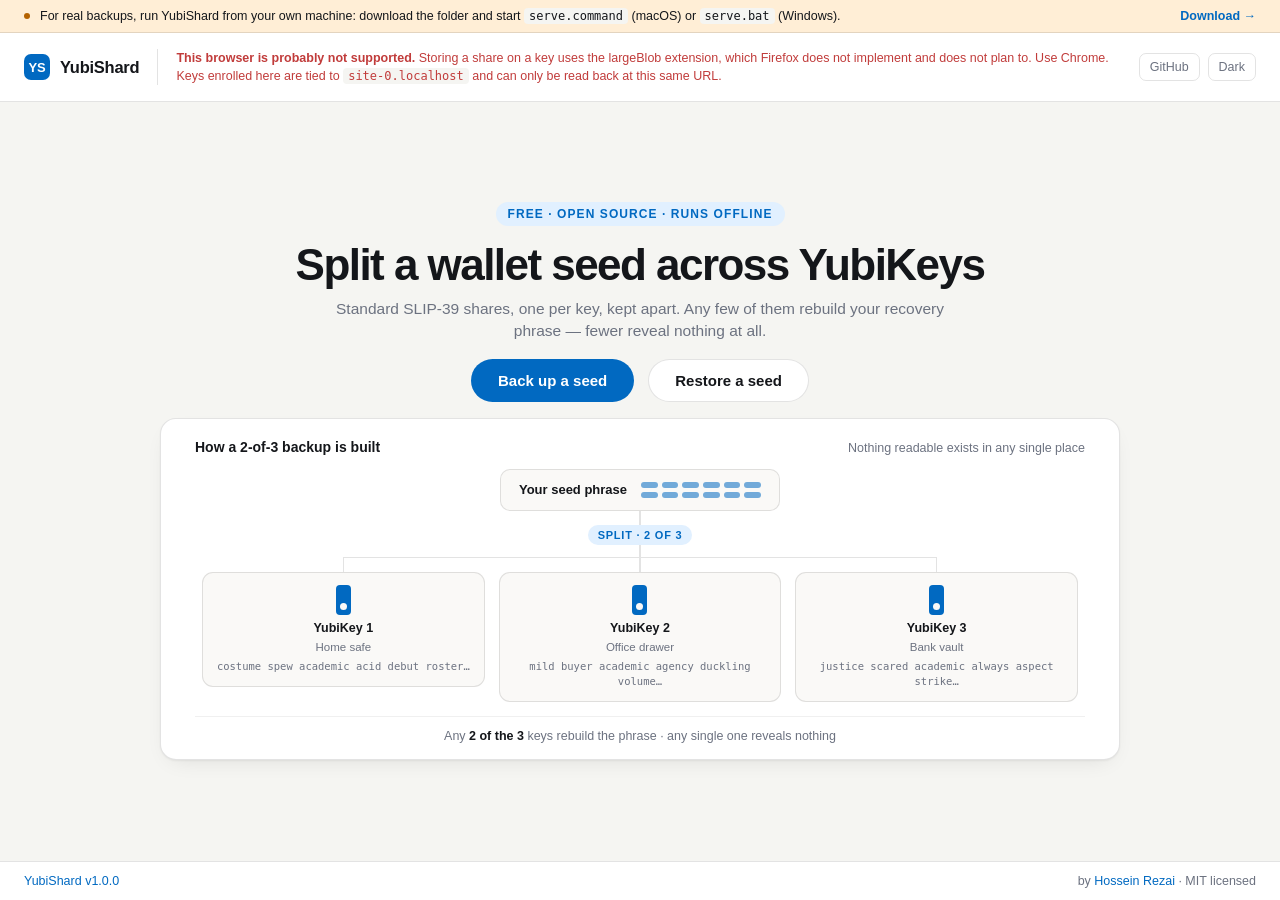
==== index.html @ 39b70d06 "use GitHub release archive for download, add release skill Co-Authored-By: Claude Fable 5 <noreply@a" ====
<!DOCTYPE html>
<html lang="en">

<head>
  <meta charset="utf-8">
  <meta name="viewport" content="width=device-width, initial-scale=1">
  <meta name="description"
    content="Split a wallet recovery phrase into SLIP-39 shares and store one on each YubiKey. Any few of them rebuild the phrase; fewer reveal nothing.">
  <title>YubiShard — split a wallet seed across YubiKeys</title>
  <link rel="stylesheet" href="styles.css">
</head>

<body>

  <div class="shell">

    <div class="banner" id="dl-banner">
      <span class="banner-dot"></span>
      <span>For real backups, run YubiShard from your own machine: download the folder and start
        <code>serve.command</code> (macOS) or <code>serve.bat</code> (Windows).</span>
      <a href="https://github.com/hosseinpro/yubishard/archive/refs/tags/v1.0.0.zip">Download →</a>
    </div>

    <header class="top">
      <button class="brand" type="button" data-act="home">
        <span class="brand-mark" aria-hidden="true">YS</span>
        <span class="brand-name">YubiShard</span>
      </button>
      <span class="env-warn" id="env-banner"></span>
      <div class="top-actions">
        <a class="btn-ghost-sm" href="https://github.com/hosseinpro/yubishard" target="_blank" rel="noopener">GitHub</a>
        <button class="btn-ghost-sm" type="button" data-act="theme" id="theme-btn">Dark</button>
      </div>
    </header>

    <main class="home" id="home">
      <span class="pill">Free · open source · runs offline</span>
      <h1 class="hero">Split a wallet seed across YubiKeys</h1>
      <p class="lede">Standard SLIP-39 shares, one per key, kept apart. Any few of them rebuild
        your recovery phrase — fewer reveal nothing at all.</p>
      <div class="cta-row">
        <button class="btn btn-primary" type="button" data-act="backup">Back up a seed</button>
        <button class="btn btn-outline" type="button" data-act="restore">Restore a seed</button>
      </div>

      <div class="diagram">
        <div class="diagram-head">
          <span>How a 2-of-3 backup is built</span>
          <span>Nothing readable exists in any single place</span>
        </div>
        <div class="diagram-body">
          <div class="seedbox">
            <span>Your seed phrase</span>
            <span class="ticks" aria-hidden="true">
              <i></i><i></i><i></i><i></i><i></i><i></i><i></i><i></i><i></i><i></i><i></i><i></i>
            </span>
          </div>
          <span class="stem"></span>
          <span class="split-pill">split · 2 of 3</span>
          <span class="stem short"></span>
          <div class="shards">
            <div class="shard">
              <span class="rail"><i></i><i></i></span>
              <span class="stem"></span>
              <div class="shard-card">
                <span class="key-icon" aria-hidden="true"><i></i></span>
                <span class="shard-name">YubiKey 1</span>
                <span class="shard-place">Home safe</span>
                <span class="shard-blob">costume spew academic acid debut roster…</span>
              </div>
            </div>
            <div class="shard">
              <span class="rail"><i></i><i></i></span>
              <span class="stem"></span>
              <div class="shard-card">
                <span class="key-icon" aria-hidden="true"><i></i></span>
                <span class="shard-name">YubiKey 2</span>
                <span class="shard-place">Office drawer</span>
                <span class="shard-blob">mild buyer academic agency duckling volume…</span>
              </div>
            </div>
            <div class="shard">
              <span class="rail"><i></i><i></i></span>
              <span class="stem"></span>
              <div class="shard-card">
                <span class="key-icon" aria-hidden="true"><i></i></span>
                <span class="shard-name">YubiKey 3</span>
                <span class="shard-place">Bank vault</span>
                <span class="shard-blob">justice scared academic always aspect strike…</span>
              </div>
            </div>
          </div>
          <div class="diagram-foot">Any <b>2 of the 3</b> keys rebuild the phrase · any single one
            reveals nothing</div>
        </div>
      </div>
    </main>

    <main class="flow" id="flow" hidden>
      <nav class="side" aria-label="Progress">
        <button class="back-link" type="button" data-act="home">← All tools</button>
        <div class="kicker" id="flow-kicker">Backup</div>
        <h1 class="flow-title" id="flow-title">Split and seal</h1>
        <ol class="stepper" id="stepper"></ol>
      </nav>

      <div class="stage">

        <section class="panel" id="p-seed" hidden>
          <h2 class="title">Enter your recovery phrase</h2>
          <p class="sub">Paste it into any box and the rest fill in automatically. It stays in this tab's
            memory only — never saved, never sent.</p>
          <div class="wordbar" role="group" aria-label="Phrase length">
            <button class="chip" type="button" id="chip12" data-act="count12" aria-pressed="false">12 words</button>
            <button class="chip" type="button" id="chip20" data-act="count20" aria-pressed="false">20 words</button>
            <button class="chip" type="button" id="chip24" data-act="count24" aria-pressed="false">24 words</button>
            <span class="note" id="std-hint"></span>
            <span class="note" id="word-progress"></span>
          </div>
          <div class="wordgrid" id="wordgrid" role="group" aria-label="Recovery phrase"></div>
          <div class="card pass-card">
            <span class="field-label" id="pass-q">Does this wallet use a passphrase?</span>
            <div class="chip-row" role="group" aria-labelledby="pass-q">
              <button class="chip" type="button" id="pass-no" data-act="pass-no" aria-pressed="false">No</button>
              <button class="chip" type="button" id="pass-yes" data-act="pass-yes" aria-pressed="false">Yes</button>
            </div>
            <div class="field pass-field" id="decrypt-pass-wrap" hidden>
              <label class="field-label" for="input-pass">Passphrase for this share</label>
              <input class="text" type="password" id="input-pass" data-act="inputpass" autocomplete="off"
                aria-describedby="input-pass-help" placeholder="The one that unlocks these 20 words">
              <span class="field-help" id="input-pass-help">Needed to read the share. Without it the words decode to a
                different secret, with no way to tell.</span>
            </div>
          </div>
          <div class="actions">
            <button class="btn btn-primary" type="button" id="seed-next" data-act="seed-next">Continue</button>
            <span class="note" id="seed-fp-wrap" hidden><span id="seed-fp-label"></span>
              <span class="mono" id="seed-fp"></span> — stored on every key, so a restore shows it
              back to you</span>
            <span class="note" id="seed-blocked">Answer the passphrase question to continue</span>
          </div>
          <div class="err-line" id="seed-err" role="alert" hidden></div>
          <div class="demo-row">
            <button class="linkbtn" type="button" data-act="demo">Fill with a throwaway test phrase</button>
          </div>
        </section>

        <section class="panel" id="p-split" hidden>
          <h2 class="title">Choose how to split it</h2>
          <p class="sub">More shares means more places to lose one safely. A lower threshold means an
            easier recovery — and an easier theft.</p>
          <div class="card">
            <div class="slider-head"><span>Total shares</span><span id="n-val">5</span></div>
            <input type="range" min="1" max="10" step="1" value="5" id="n-range" data-act="n"
              aria-label="Total shares">
            <div class="slider-head spaced"><span>Needed to restore</span><span id="m-val">3</span></div>
            <input type="range" min="1" max="10" step="1" value="3" id="m-range" data-act="m"
              aria-label="Needed to restore">
            <div class="viz-row" id="viz" aria-hidden="true"></div>
            <p class="split-sentence" id="split-sentence"></p>
            <p class="split-note" id="split-note"></p>
          </div>
          <div class="actions">
            <button class="btn btn-primary" type="button" id="split-next" data-act="split-next">Split</button>
            <button class="btn btn-outline" type="button" data-act="back">Back</button>
          </div>
        </section>

        <section class="panel" id="p-encrypt" hidden>
          <h2 class="title">Write each share to a YubiKey</h2>
          <p class="sub" id="pin-note"></p>
          <ul class="rows" id="enc-rows"></ul>
          <div class="actions" id="to-verify-wrap" hidden>
            <button class="btn btn-primary" type="button" data-act="to-verify">Verify the backup →</button>
          </div>
        </section>

        <section class="panel" id="p-verify" hidden>
          <h2 class="title">Prove it restores</h2>
          <p class="sub" id="verify-sub"></p>
          <ul class="rows" id="verify-rows"></ul>
          <div class="actions">
            <button class="btn btn-primary" type="button" id="verify-btn" data-act="verify-read">
              <span class="spinner" hidden></span>
              <span class="btn-label">Read a YubiKey</span>
            </button>
            <span class="result" id="verify-msg" role="status"></span>
          </div>
        </section>

        <section class="panel" id="p-done" hidden>
          <div class="badge-ok" id="done-badge"></div>
          <h2 class="title">Your backup is ready</h2>
          <p class="sub">Store the keys in different places. <span id="done-fp-label"></span>
            <span class="mono" id="done-fp"></span> — a future restore must show the same.
          </p>
          <ul class="done-grid" id="done-grid"></ul>
          <div class="actions">
            <button class="btn btn-danger" type="button" data-act="wipe">Wipe this session</button>
            <span class="note err">Then close every YubiShard tab — the phrase stays in memory until the
              last one is closed.</span>
          </div>
        </section>

        <section class="panel" id="p-collect" hidden>
          <h2 class="title">Read your YubiKeys</h2>
          <p class="sub">Plug in one key at a time and read its share.</p>
          <ul class="rows" id="collect-rows"></ul>
          <div class="actions">
            <button class="btn btn-primary" type="button" id="read-btn" data-act="read-key">
              <span class="spinner" hidden></span>
              <span class="btn-label">Read a YubiKey</span>
            </button>
            <span class="note" id="collect-hint"></span>
          </div>
          <div class="err-line" id="read-err" role="alert" hidden></div>
        </section>

        <section class="panel" id="p-restored" hidden>
          <div class="badge-ok">Seed reconstructed</div>
          <h2 class="title">Here is your recovery phrase</h2>
          <p class="sub"><span id="restored-kind"></span> · <b id="restored-passphrase"></b>
            · <span id="restored-fp-label"></span>
            <span class="mono" id="restored-fp"></span>. Close this tab as soon as you have what you
            need.
          </p>
          <div class="err-line" id="restored-pass" hidden></div>
          <div class="reveal-wrap">
            <div class="words-out is-hidden" id="words-out"></div>
          </div>
          <p class="split-note" id="restored-alt" hidden></p>
          <div class="actions">
            <button class="btn btn-primary" type="button" id="reveal-btn" data-act="reveal">Reveal phrase</button>
            <button class="btn btn-outline" type="button" id="copy-seed-btn" data-act="copy-seed">Copy phrase</button>
            <button class="btn btn-danger" type="button" data-act="wipe">Wipe this session</button>
            <span class="note err">Then close every YubiShard tab — the phrase stays in memory until the
              last one is closed.</span>
          </div>
        </section>

      </div>
    </main>

    <footer class="foot">
      <span><a href="https://github.com/hosseinpro/yubishard/releases/tag/v1.0.0" target="_blank"
          rel="noopener">YubiShard v1.0.0</a></span>
      <span class="right">by <a href="https://www.hosspro.com/" target="_blank" rel="noopener">Hossein Rezai</a> · MIT
        licensed</span>
    </footer>

  </div>

  <template id="tpl-step">
    <li class="step">
      <div class="step-rail"><span class="step-dot"></span><span class="step-line"></span></div>
      <div class="step-body">
        <div class="step-title"></div>
        <div class="step-note"></div>
      </div>
    </li>
  </template>

  <template id="tpl-word">
    <label class="word">
      <span class="sr-only">Word</span>
      <span class="word-n"></span>
      <input spellcheck="false" autocomplete="off" data-act="word">
    </label>
  </template>

  <template id="tpl-viz">
    <div class="viz"><i></i><span></span></div>
  </template>

  <template id="tpl-enc-row">
    <li class="row">
      <div class="row-head">
        <span class="row-dot"></span>
        <span class="row-title"></span>
        <span class="row-sub"></span>
        <span class="status"></span>
      </div>
      <div class="row-body" hidden>
        <div class="field-grid">
          <label class="field">
            <span class="field-label">Label for this key</span>
            <input class="text f-label" data-act="keylabel" placeholder="e.g. Home safe — blue key">
          </label>
        </div>
        <div class="actions">
          <button class="btn btn-primary btn-mid f-write" type="button" data-act="write-key">
            <span class="spinner" hidden></span><span class="btn-label"></span>
          </button>
          <span class="note f-hint"></span>
        </div>
        <div class="err-line">
          <span class="f-err" role="alert"></span>
          <span class="addr-inline f-addr" hidden>
            <span class="f-addr-lead"></span>
            <code class="f-addr-url"></code>
            <button class="icon-btn" type="button" data-act="copy-keys-url" title="Copy address"
              aria-label="Copy address">
              <svg viewBox="0 0 16 16" aria-hidden="true" focusable="false">
                <rect x="5.5" y="5.5" width="8" height="9" rx="1.5"></rect>
                <path d="M10.5 3.5v-1a1 1 0 0 0-1-1h-6a1 1 0 0 0-1 1v8a1 1 0 0 0 1 1h1"></path>
              </svg>
            </button>
            <span class="f-addr-done"></span>
          </span>
        </div>
      </div>
      <div class="row-done" hidden>
        <div class="note f-stored"></div>
      </div>
    </li>
  </template>

  <template id="tpl-read-row">
    <li class="row is-done">
      <div class="row-head">
        <span class="row-dot">✓</span>
        <span class="row-title"></span>
        <span class="row-sub"></span>
        <span class="status ok">Read</span>
      </div>
    </li>
  </template>

  <template id="tpl-done-card">
    <li class="done-card">
      <div class="done-head"><span class="done-num"></span><span class="done-label"></span></div>
      <div class="done-blob"></div>
    </li>
  </template>

  <template id="tpl-word-out">
    <div class="word">
      <span class="word-n"></span>
      <span class="value"></span>
    </div>
  </template>

  <script src="app.js"></script>

</body>

</html>
---- styles.css ----
:root {
  color-scheme: light;
  --bg: #f5f5f2; --panel: #ffffff; --panel2: #faf9f7;
  --text: #14161a; --dim: #6c7280;
  --line: rgba(0, 0, 0, .11); --line2: rgba(0, 0, 0, .06);
  --accent: oklch(0.52 0.16 253); --accentSoft: oklch(0.95 0.03 253); --accentText: #fff;
  --ok: oklch(0.55 0.13 155); --okSoft: oklch(0.95 0.04 155);
  --warn: oklch(0.58 0.14 60); --warnSoft: oklch(0.96 0.04 70);
  --danger: oklch(0.55 0.17 25);
  --shadow: 0 1px 2px rgba(0, 0, 0, .05), 0 8px 24px -12px rgba(0, 0, 0, .14);
  --mono: ui-monospace, Menlo, monospace;
}

:root[data-dark] {
  color-scheme: dark;
  --bg: #0d0f12; --panel: #15181d; --panel2: #1b1f25;
  --text: #e9ebee; --dim: #949ba6;
  --line: rgba(255, 255, 255, .12); --line2: rgba(255, 255, 255, .06);
  --accent: oklch(0.68 0.14 253); --accentSoft: oklch(0.32 0.06 253); --accentText: #0d0f12;
  --ok: oklch(0.72 0.13 155); --okSoft: oklch(0.30 0.06 155);
  --warn: oklch(0.76 0.13 70); --warnSoft: oklch(0.30 0.06 70);
  --danger: oklch(0.68 0.16 25);
  --shadow: 0 1px 2px rgba(0, 0, 0, .4), 0 8px 24px -12px rgba(0, 0, 0, .6);
}

* { box-sizing: border-box; }

[hidden] { display: none !important; }

.sr-only {
  position: absolute; width: 1px; height: 1px;
  clip-path: inset(50%); overflow: hidden; white-space: nowrap;
}

body {
  margin: 0;
  background: var(--bg); color: var(--text);
  font-family: "Helvetica Neue", Helvetica, "Segoe UI", sans-serif;
  -webkit-font-smoothing: antialiased;
}

a { color: var(--accent); text-decoration: none; }
a:hover { text-decoration: underline; }

input, textarea, button { font-family: inherit; color: inherit; }

input:focus-visible, textarea:focus-visible { outline: 2px solid var(--accent); outline-offset: 1px; }

@keyframes spin {
  to { transform: rotate(360deg); }
}

@keyframes fade {
  from { opacity: 0; transform: translateY(4px); }
  to { opacity: 1; transform: none; }
}

.shell { min-height: 100vh; display: flex; flex-direction: column; }

/* ---------- banner + header ---------- */

.banner {
  display: flex; align-items: center; gap: 10px;
  padding: 9px 24px;
  border-bottom: 1px solid var(--line);
  background: var(--warnSoft);
  font-size: 12.5px;
}

.banner-dot {
  width: 6px; height: 6px; flex: none;
  border-radius: 50%;
  background: var(--warn);
}

.banner a { margin-left: auto; font-weight: 600; white-space: nowrap; }

.top {
  display: flex; align-items: center; gap: 18px;
  padding: 16px 24px;
  border-bottom: 1px solid var(--line);
  background: var(--panel);
}

.brand {
  display: flex; align-items: center; gap: 10px;
  padding: 0; border: 0;
  background: transparent; color: var(--text);
  cursor: pointer;
}

.brand-mark {
  display: flex; align-items: center; justify-content: center;
  width: 26px; height: 26px;
  border-radius: 7px;
  background: var(--accent); color: var(--accentText);
  font-size: 13px; font-weight: 700; letter-spacing: -.02em;
}

.brand-name { font-size: 16.5px; font-weight: 700; letter-spacing: -.015em; }

.top-actions { margin-left: auto; display: flex; align-items: center; gap: 8px; }

.btn-ghost-sm {
  padding: 6px 10px;
  border: 1px solid var(--line); border-radius: 7px;
  background: transparent; color: var(--dim);
  font-size: 12.5px; cursor: pointer;
}

.btn-ghost-sm:hover { color: var(--text); text-decoration: none; }

/* ---------- buttons ---------- */

.btn {
  display: inline-flex; align-items: center; gap: 9px;
  padding: 13px 26px;
  border: 1px solid transparent; border-radius: 999px;
  background: transparent;
  font-size: 14.5px; font-weight: 600; cursor: pointer;
}

.btn:disabled { opacity: .45; cursor: default; }

.btn-primary { background: var(--accent); color: var(--accentText); }

.btn-outline, .btn-danger { padding: 13px 22px; border-color: var(--line); }
.btn-danger { color: var(--danger); }

.btn-mid { padding: 12px 22px; font-size: 14px; }

.linkbtn {
  padding: 0; border: 0;
  background: transparent; color: var(--accent);
  font-size: 12.5px; text-decoration: underline; cursor: pointer;
}

.spinner {
  width: 13px; height: 13px; flex: none;
  border: 2px solid rgba(255, 255, 255, .35); border-top-color: currentColor;
  border-radius: 50%;
  animation: spin .7s linear infinite;
}

/* ---------- home ---------- */

.home {
  flex: 1;
  display: flex; flex-direction: column; align-items: center; justify-content: center;
  gap: 16px;
  padding: 24px 24px 26px;
}

.pill {
  padding: 5px 12px; border-radius: 999px;
  background: var(--accentSoft); color: var(--accent);
  font-size: 12px; font-weight: 700; letter-spacing: .09em; text-transform: uppercase;
}

.hero {
  margin: 0; max-width: 800px;
  font-size: 44px; font-weight: 700; line-height: 1.05; letter-spacing: -.035em;
  text-align: center; text-wrap: balance;
}

.lede {
  margin: -6px 0 0; max-width: 620px;
  font-size: 15.5px; line-height: 1.45; color: var(--dim);
  text-align: center; text-wrap: pretty;
}

.cta-row { display: flex; gap: 14px; }
.cta-row .btn { padding: 12px 26px; font-size: 15px; }
.cta-row .btn-outline { background: var(--panel); }

.diagram {
  width: 100%; max-width: 960px;
  padding: 20px 34px 16px;
  border: 1px solid var(--line); border-radius: 16px;
  background: var(--panel);
  box-shadow: var(--shadow);
}

.diagram-head {
  display: flex; align-items: baseline; justify-content: space-between;
  gap: 16px; flex-wrap: wrap;
  margin-bottom: 14px;
  font-size: 14px; font-weight: 600;
}

.diagram-head span:last-child { font-size: 12.5px; font-weight: 400; color: var(--dim); }

.diagram-body { display: flex; flex-direction: column; align-items: center; }

.seedbox {
  display: flex; align-items: center; gap: 14px;
  padding: 12px 18px;
  border: 1px solid var(--line); border-radius: 10px;
  background: var(--panel2);
  font-size: 13px; font-weight: 600;
}

.ticks { display: grid; grid-template-columns: repeat(6, 1fr); gap: 4px; width: 120px; }
.ticks i { height: 6px; border-radius: 3px; background: var(--accent); opacity: .55; }

.stem { width: 1.5px; height: 14px; background: var(--line); }
.stem.short { height: 12px; }

.split-pill {
  padding: 4px 10px; border-radius: 999px;
  background: var(--accentSoft); color: var(--accent);
  font-size: 11px; font-weight: 700; letter-spacing: .07em; text-transform: uppercase;
}

.shards { display: grid; grid-template-columns: repeat(3, 1fr); width: 100%; }

.shard { display: flex; flex-direction: column; align-items: center; }

.rail { display: flex; width: 100%; height: 1.5px; }
.rail i { flex: 1; background: var(--line); }

.shard:first-child .rail i:first-child,
.shard:last-child .rail i:last-child { background: transparent; }

.shard-card {
  display: flex; flex-direction: column; align-items: center; gap: 6px;
  width: calc(100% - 14px);
  padding: 12px;
  border: 1px solid var(--line); border-radius: 11px;
  background: var(--panel2);
}

.key-icon {
  display: flex; align-items: flex-end; justify-content: center;
  width: 15px; height: 30px;
  border-radius: 4px;
  background: var(--accent);
}

.key-icon i {
  width: 7px; height: 7px; margin-bottom: 5px;
  border-radius: 50%;
  background: var(--panel2);
}

.shard-name { font-size: 12.5px; font-weight: 600; }
.shard-place { font-size: 11.5px; color: var(--dim); }

/* Wrap between words, never inside one — a mnemonic split mid-word reads as
   corruption. */
.shard-blob {
  font: 10.5px/1.4 var(--mono); color: var(--dim);
  word-break: normal; overflow-wrap: break-word;
  text-align: center;
}

.diagram-foot {
  width: 100%; margin-top: 14px; padding-top: 12px;
  border-top: 1px solid var(--line2);
  font-size: 12.5px; color: var(--dim); text-align: center;
}

.diagram-foot b { color: var(--text); font-weight: 600; }

/* ---------- flow shell ---------- */

.flow { flex: 1; display: grid; grid-template-columns: 296px 1fr; align-items: start; }

.side {
  min-height: 100%; padding: 30px 24px;
  border-right: 1px solid var(--line);
  background: var(--panel2);
}

.back-link {
  margin-bottom: 22px; padding: 0; border: 0;
  background: transparent; color: var(--dim);
  font-size: 12.5px; cursor: pointer;
}

.kicker {
  font-size: 11px; font-weight: 700; letter-spacing: .09em; text-transform: uppercase;
  color: var(--dim);
}

.flow-title { margin: 6px 0 0; font-size: 22px; font-weight: 700; letter-spacing: -.02em; }

.stepper {
  display: flex; flex-direction: column;
  margin: 24px 0 0; padding: 0; list-style: none;
}

.step { display: grid; grid-template-columns: 24px 1fr; gap: 12px; padding-bottom: 18px; }

.step-rail { display: flex; flex-direction: column; align-items: center; gap: 4px; }

.step-dot, .row-dot {
  display: flex; align-items: center; justify-content: center;
  flex: none;
  border: 1.5px solid var(--line); border-radius: 50%;
  color: var(--dim);
  font-size: 12px; font-weight: 700;
}

.step-dot { width: 24px; height: 24px; }
.row-dot { width: 26px; height: 26px; font-family: var(--mono); }

.step.is-done .step-dot,
.row.is-done .row-dot { border-color: var(--ok); background: var(--ok); color: var(--accentText); }

.step.is-active .step-dot,
.row.is-active .row-dot { border-color: var(--accent); background: var(--accent); color: var(--accentText); }

.step-line { flex: 1; width: 1.5px; min-height: 10px; background: var(--line); }

.step-body { padding-top: 2px; }

.step-title { font-size: 13.5px; font-weight: 600; line-height: 1.35; color: var(--dim); }

.step-note { margin-top: 3px; font-size: 12.5px; line-height: 1.45; color: var(--dim); }

.step.is-done .step-line { background: var(--ok); }

.step.is-done .step-title,
.step.is-active .step-title { color: var(--text); }

.stage { max-width: 860px; padding: 44px 48px 80px; }

.panel:not([hidden]) { animation: fade .25s ease; }

.title { margin: 0; font-size: 31px; font-weight: 700; letter-spacing: -.025em; }

.sub {
  margin: 12px 0 0; max-width: 620px;
  font-size: 15px; line-height: 1.55; color: var(--dim);
  text-wrap: pretty;
}

.actions { display: flex; align-items: center; gap: 14px; flex-wrap: wrap; margin-top: 22px; }

.note { font-size: 13px; color: var(--dim); }
.note.err { color: var(--danger); }

.mono { font-family: var(--mono); font-weight: 600; color: var(--text); }

.card {
  margin-top: 26px; padding: 26px;
  border: 1px solid var(--line); border-radius: 12px;
  background: var(--panel);
}

/* ---------- seed grid ---------- */

.wordbar, .chip-row { display: flex; gap: 8px; }
.wordbar { margin: 26px 0 18px; }
.wordbar .note { margin-left: auto; align-self: center; font-size: 12.5px; }
.chip-row { margin-top: 8px; }

.pass-card { margin-top: 16px; }
.pass-field { margin-top: 14px; }
.demo-row { margin-top: 18px; }

.chip {
  padding: 7px 14px;
  border: 1px solid var(--line); border-radius: 8px;
  background: transparent; color: var(--dim);
  font-size: 13px; font-weight: 600; cursor: pointer;
}

.chip.is-on { border-color: var(--accent); background: var(--accentSoft); color: var(--accent); }

.wordgrid, .words-out { display: grid; grid-template-columns: repeat(3, 1fr); gap: 10px; }
.wordgrid.cols-4, .words-out.cols-4 { grid-template-columns: repeat(4, 1fr); }

.wordgrid {
  padding: 18px;
  border: 1px solid var(--line); border-radius: 12px;
  background: var(--panel);
}

.word {
  display: flex; align-items: center; gap: 8px;
  height: 40px; padding: 0 10px;
  border: 1px solid var(--line); border-radius: 8px;
  background: var(--panel2);
}

.word-n {
  width: 16px; flex: none;
  font: 600 11px var(--mono); color: var(--dim);
  text-align: right;
}

.word input { width: 100%; padding: 0; border: 0; background: transparent; font-size: 14px; }
.word span.value { font-size: 14px; }

/* ---------- split ---------- */

.slider-head { display: flex; align-items: baseline; justify-content: space-between; }
.slider-head.spaced { margin-top: 26px; }
.slider-head span:first-child { font-size: 14px; font-weight: 600; }
.slider-head span:last-child { font: 700 22px var(--mono); }

input[type=range] { width: 100%; margin: 10px 0 0; accent-color: var(--accent); }

.viz-row { display: flex; gap: 8px; flex-wrap: wrap; margin-top: 30px; }

.viz {
  display: flex; flex-direction: column; align-items: center; justify-content: center;
  gap: 5px;
  width: 56px; height: 74px;
  border: 1.5px solid var(--line); border-radius: 9px;
  color: var(--dim);
}

.viz i { width: 12px; height: 16px; border-radius: 2px; background: var(--line); }
.viz span { font: 600 11px var(--mono); }

.viz.is-needed { border-color: var(--accent); background: var(--accentSoft); color: var(--accent); }
.viz.is-needed i { background: var(--accent); }

.split-sentence { margin: 20px 0 0; max-width: 560px; font-size: 14.5px; line-height: 1.6; }
.split-note { margin: 6px 0 0; font-size: 13px; color: var(--dim); }

/* ---------- share rows ---------- */

.rows {
  display: flex; flex-direction: column; gap: 10px;
  margin: 26px 0 0; padding: 0; list-style: none;
}

.row {
  padding: 14px 18px;
  border: 1px solid var(--line); border-radius: 12px;
  background: var(--panel2);
}

.row.is-active, .row.is-done { padding: 18px; }
.row.is-active { border-color: var(--accent); background: var(--panel); }

.row-head { display: flex; align-items: center; gap: 12px; }

.row-title { font-size: 15px; font-weight: 600; }
.row-sub { font-size: 13px; color: var(--dim); }

.status {
  margin-left: auto; padding: 4px 9px;
  border-radius: 6px;
  background: var(--line2); color: var(--dim);
  font-size: 12px; font-weight: 600;
}

.status.ok { background: var(--okSoft); color: var(--ok); }
.status.active { background: var(--accentSoft); color: var(--accent); }

.field-grid { display: grid; grid-template-columns: 1fr 1fr; gap: 14px; margin-top: 18px; }

.field { display: flex; flex-direction: column; gap: 6px; }
.field-label { font-size: 13px; font-weight: 600; }
.field-help { font-size: 12px; color: var(--dim); }

.text {
  width: 100%; height: 40px; padding: 0 12px;
  border: 1px solid var(--line); border-radius: 8px;
  background: var(--panel);
  font-size: 14px;
}

.row-done { margin-top: 14px; }

.err-line { margin-top: 10px; font-size: 13px; color: var(--danger); }

/* An address the user has to paste somewhere themselves, with a copy button. */

.addr-inline { display: inline-flex; align-items: center; gap: 6px; vertical-align: middle; }

.addr-inline code {
  padding: 4px 9px;
  border: 1px solid var(--line); border-radius: 6px;
  background: var(--bg); color: var(--text);
  font: 12.5px var(--mono); user-select: all;
}

.icon-btn {
  display: inline-flex; align-items: center; justify-content: center;
  width: 24px; height: 24px; flex: none;
  padding: 0;
  border: 1px solid var(--line); border-radius: 6px;
  background: var(--panel); color: var(--dim);
  cursor: pointer;
}

.icon-btn:hover { color: var(--text); border-color: var(--dim); }

.icon-btn svg {
  width: 14px; height: 14px;
  fill: none; stroke: currentColor;
  stroke-width: 1.4; stroke-linecap: round; stroke-linejoin: round;
}

.f-addr-done { font-size: 12.5px; font-weight: 600; color: var(--ok); }

/* ---------- environment warning ---------- */

/* Lives in the header rather than a box of its own: which origin the keys
   get bound to is a standing condition of the session, not a notice you
   read once and dismiss. */
.env-warn {
  flex: 1 1 auto; min-width: 0;
  padding-left: 18px;
  border-left: 1px solid var(--line);
  font-size: 12.5px; line-height: 1.45; color: var(--danger);
}

.env-warn b { font-weight: 600; }
.env-warn a { color: inherit; font-weight: 600; text-decoration: underline; }

.env-warn code, .banner code {
  padding: 1px 5px; border-radius: 4px;
  background: var(--bg);
  font: 12px var(--mono);
}

/* ---------- verify + collect ---------- */

.result { font-size: 13.5px; font-weight: 600; }
.result.ok { color: var(--ok); }
.result.err { color: var(--danger); }

/* ---------- done + restored ---------- */

.badge-ok {
  display: inline-flex; align-items: center; gap: 9px;
  padding: 6px 12px; border-radius: 999px;
  background: var(--okSoft); color: var(--ok);
  font-size: 13px; font-weight: 600;
}

.badge-ok+.title { margin-top: 18px; }

.done-grid {
  display: grid; grid-template-columns: 1fr 1fr; gap: 12px;
  margin: 26px 0 0; padding: 0; list-style: none;
}

.done-card {
  padding: 16px;
  border: 1px solid var(--line); border-radius: 11px;
  background: var(--panel);
}

.done-head { display: flex; align-items: center; gap: 9px; }

.done-num { font: 700 12px var(--mono); color: var(--dim); }
.done-label { font-size: 14px; font-weight: 600; }

.done-blob {
  margin-top: 8px; max-height: 54px; overflow: hidden;
  font: 11.5px/1.5 var(--mono); color: var(--dim);
  word-break: break-all;
}

.reveal-wrap {
  margin-top: 24px; padding: 20px;
  border: 1px solid var(--line); border-radius: 12px;
  background: var(--panel);
}

.words-out.is-hidden { filter: blur(7px); }

/* ---------- footer ---------- */

.foot {
  display: flex; gap: 18px; flex-wrap: wrap;
  padding: 12px 24px;
  border-top: 1px solid var(--line);
  background: var(--panel);
  font-size: 12.5px; color: var(--dim);
}

.foot .right { margin-left: auto; }

@media (max-width: 860px) {
  .flow { grid-template-columns: 1fr; }
  .side { min-height: 0; border-right: 0; border-bottom: 1px solid var(--line); }
  .stage { padding: 28px 20px 60px; }
  .field-grid, .done-grid { grid-template-columns: 1fr; }
  .hero { font-size: 34px; }
}
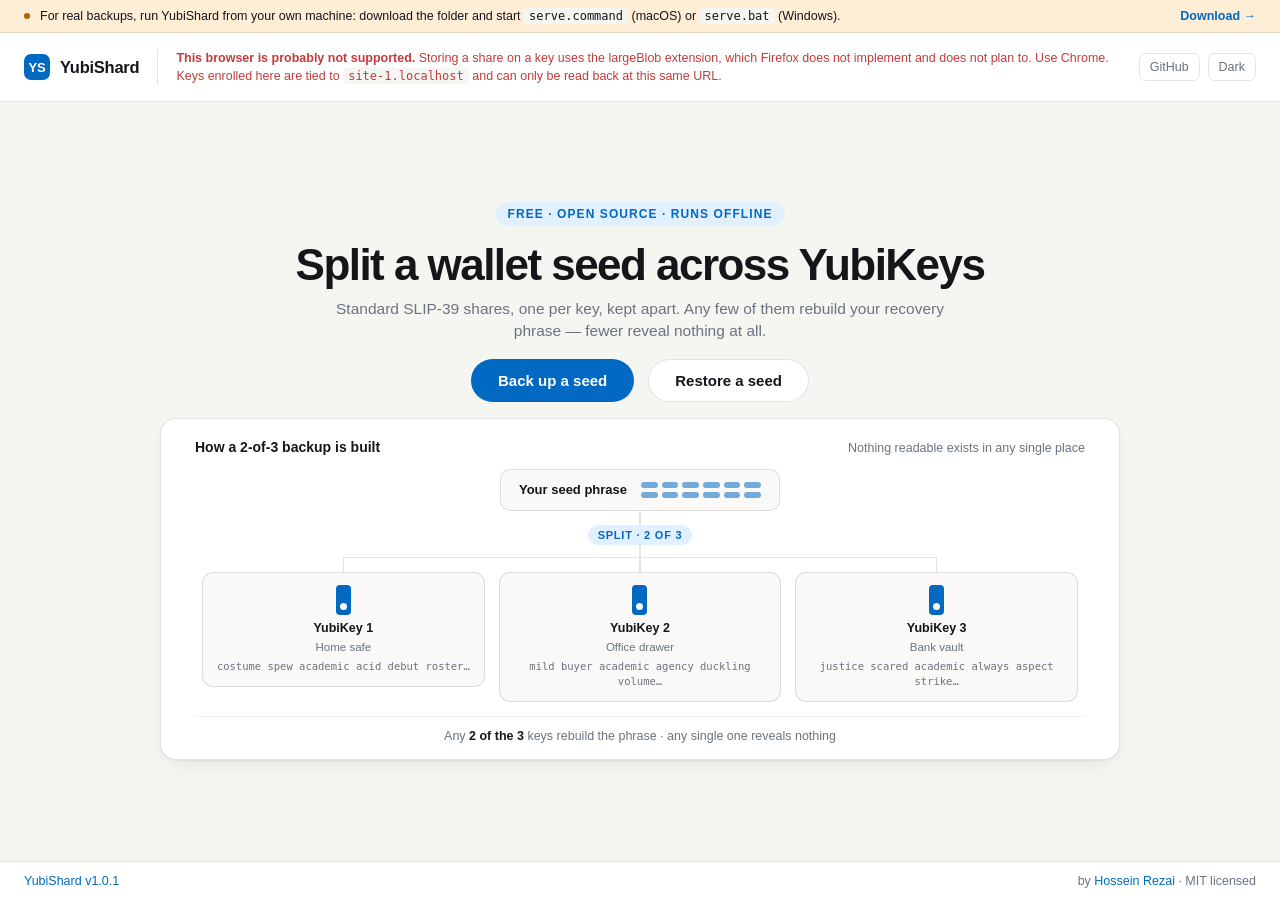
==== commit 1a3d030c: "release v1.0.1 Co-Authored-By: Claude Fable 5 <noreply@anthropic.com>" ====
--- a/index.html
+++ b/index.html
@@ -18,7 +18,7 @@
       <span class="banner-dot"></span>
       <span>For real backups, run YubiShard from your own machine: download the folder and start
         <code>serve.command</code> (macOS) or <code>serve.bat</code> (Windows).</span>
-      <a href="https://github.com/hosseinpro/yubishard/archive/refs/tags/v1.0.0.zip">Download →</a>
+      <a href="https://github.com/hosseinpro/yubishard/archive/refs/tags/v1.0.1.zip">Download →</a>
     </div>
 
     <header class="top">
@@ -242,8 +242,8 @@
     </main>
 
     <footer class="foot">
-      <span><a href="https://github.com/hosseinpro/yubishard/releases/tag/v1.0.0" target="_blank"
-          rel="noopener">YubiShard v1.0.0</a></span>
+      <span><a href="https://github.com/hosseinpro/yubishard/releases/tag/v1.0.1" target="_blank"
+          rel="noopener">YubiShard v1.0.1</a></span>
       <span class="right">by <a href="https://www.hosspro.com/" target="_blank" rel="noopener">Hossein Rezai</a> · MIT
         licensed</span>
     </footer>
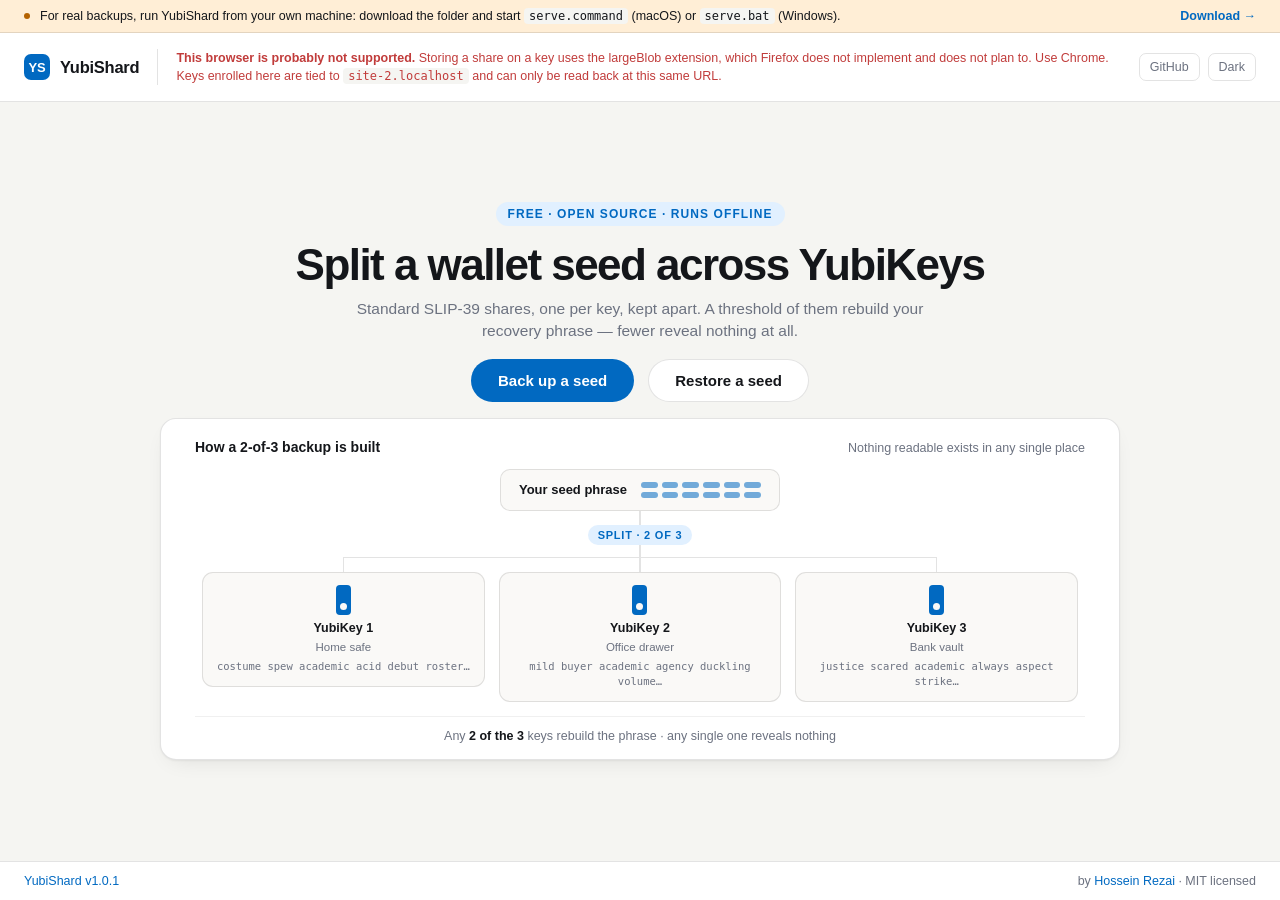
==== commit e26f85e9: "replace a few with threshold" ====
--- a/index.html
+++ b/index.html
@@ -5,7 +5,7 @@
   <meta charset="utf-8">
   <meta name="viewport" content="width=device-width, initial-scale=1">
   <meta name="description"
-    content="Split a wallet recovery phrase into SLIP-39 shares and store one on each YubiKey. Any few of them rebuild the phrase; fewer reveal nothing.">
+    content="Split a wallet recovery phrase into SLIP-39 shares and store one on each YubiKey. A threshold of them rebuild the phrase; fewer reveal nothing.">
   <title>YubiShard — split a wallet seed across YubiKeys</title>
   <link rel="stylesheet" href="styles.css">
 </head>
@@ -36,7 +36,7 @@
     <main class="home" id="home">
       <span class="pill">Free · open source · runs offline</span>
       <h1 class="hero">Split a wallet seed across YubiKeys</h1>
-      <p class="lede">Standard SLIP-39 shares, one per key, kept apart. Any few of them rebuild
+      <p class="lede">Standard SLIP-39 shares, one per key, kept apart. A threshold of them rebuild
         your recovery phrase — fewer reveal nothing at all.</p>
       <div class="cta-row">
         <button class="btn btn-primary" type="button" data-act="backup">Back up a seed</button>
@@ -151,8 +151,7 @@
             easier recovery — and an easier theft.</p>
           <div class="card">
             <div class="slider-head"><span>Total shares</span><span id="n-val">5</span></div>
-            <input type="range" min="1" max="10" step="1" value="5" id="n-range" data-act="n"
-              aria-label="Total shares">
+            <input type="range" min="1" max="10" step="1" value="5" id="n-range" data-act="n" aria-label="Total shares">
             <div class="slider-head spaced"><span>Needed to restore</span><span id="m-val">3</span></div>
             <input type="range" min="1" max="10" step="1" value="3" id="m-range" data-act="m"
               aria-label="Needed to restore">
@@ -344,4 +343,4 @@
 
 </body>
 
-</html>
+</html>
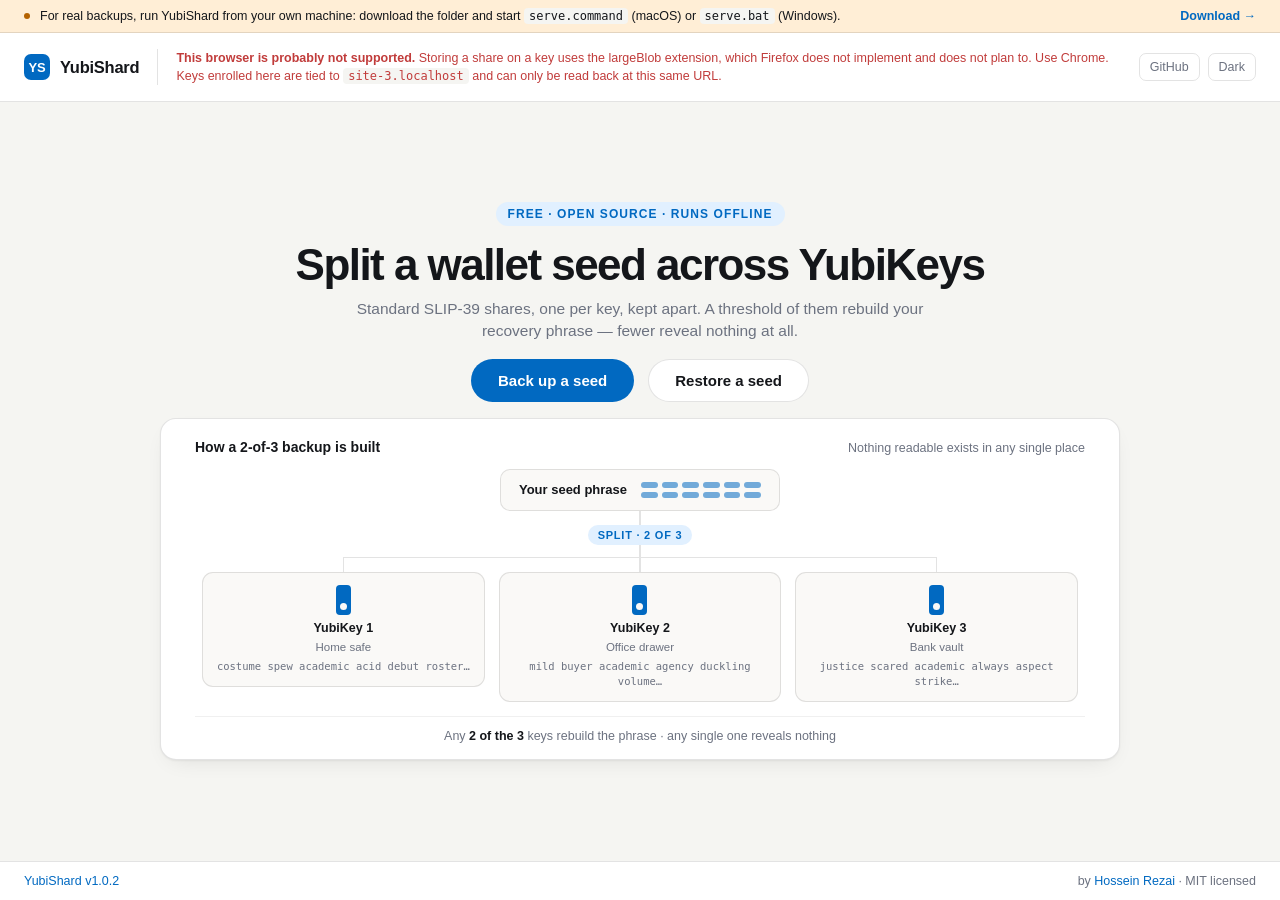
==== commit 3d185b0f: "release v1.0.2 Co-Authored-By: Claude Fable 5 <noreply@anthropic.com>" ====
--- a/index.html
+++ b/index.html
@@ -18,7 +18,7 @@
       <span class="banner-dot"></span>
       <span>For real backups, run YubiShard from your own machine: download the folder and start
         <code>serve.command</code> (macOS) or <code>serve.bat</code> (Windows).</span>
-      <a href="https://github.com/hosseinpro/yubishard/archive/refs/tags/v1.0.1.zip">Download →</a>
+      <a href="https://github.com/hosseinpro/yubishard/archive/refs/tags/v1.0.2.zip">Download →</a>
     </div>
 
     <header class="top">
@@ -241,8 +241,8 @@
     </main>
 
     <footer class="foot">
-      <span><a href="https://github.com/hosseinpro/yubishard/releases/tag/v1.0.1" target="_blank"
-          rel="noopener">YubiShard v1.0.1</a></span>
+      <span><a href="https://github.com/hosseinpro/yubishard/releases/tag/v1.0.2" target="_blank"
+          rel="noopener">YubiShard v1.0.2</a></span>
       <span class="right">by <a href="https://www.hosspro.com/" target="_blank" rel="noopener">Hossein Rezai</a> · MIT
         licensed</span>
     </footer>
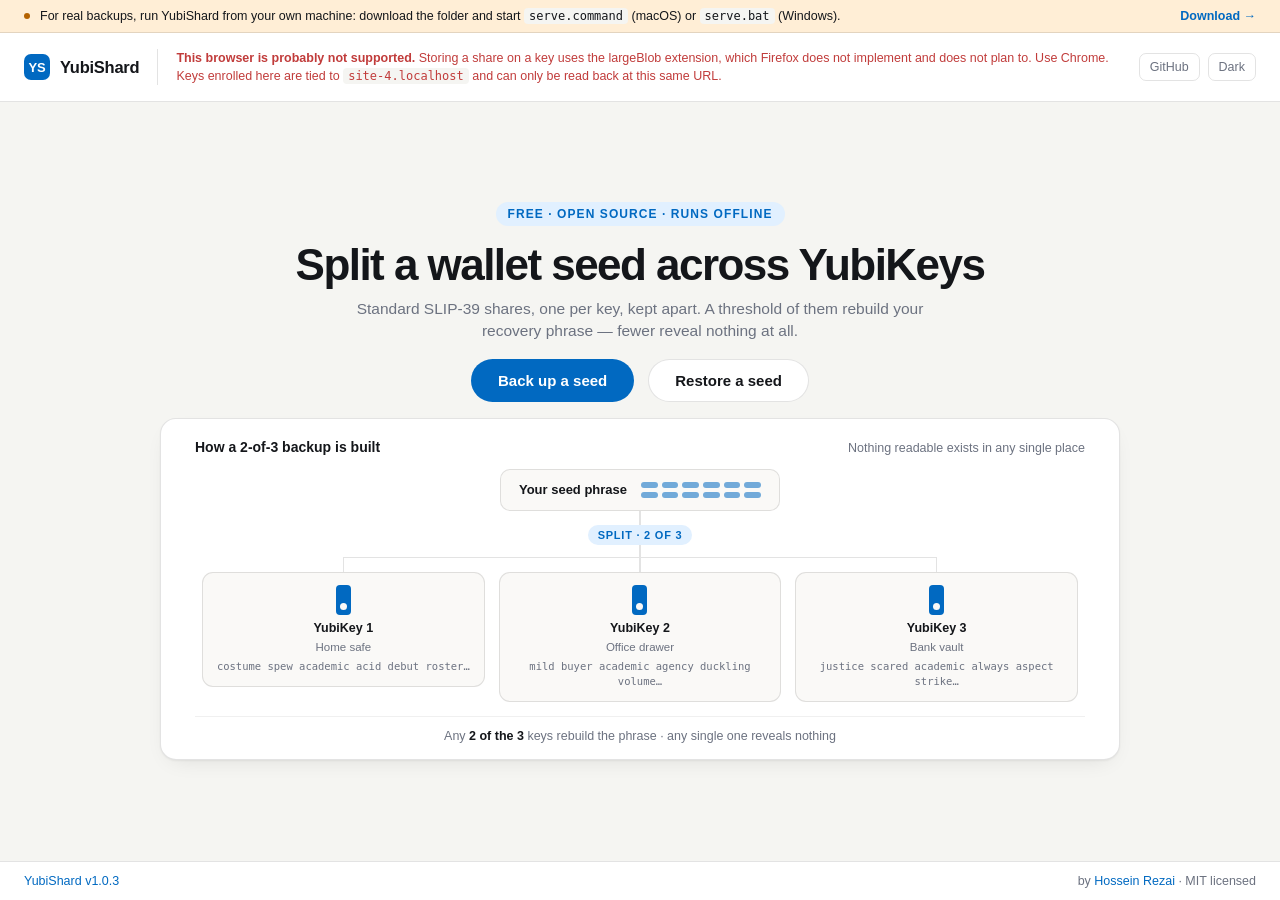
==== commit 83f28142: "release v1.0.3 Co-Authored-By: Claude Fable 5 <noreply@anthropic.com>" ====
--- a/index.html
+++ b/index.html
@@ -18,7 +18,7 @@
       <span class="banner-dot"></span>
       <span>For real backups, run YubiShard from your own machine: download the folder and start
         <code>serve.command</code> (macOS) or <code>serve.bat</code> (Windows).</span>
-      <a href="https://github.com/hosseinpro/yubishard/archive/refs/tags/v1.0.2.zip">Download →</a>
+      <a href="https://github.com/hosseinpro/yubishard/archive/refs/tags/v1.0.3.zip">Download →</a>
     </div>
 
     <header class="top">
@@ -241,8 +241,8 @@
     </main>
 
     <footer class="foot">
-      <span><a href="https://github.com/hosseinpro/yubishard/releases/tag/v1.0.2" target="_blank"
-          rel="noopener">YubiShard v1.0.2</a></span>
+      <span><a href="https://github.com/hosseinpro/yubishard/releases/tag/v1.0.3" target="_blank"
+          rel="noopener">YubiShard v1.0.3</a></span>
       <span class="right">by <a href="https://www.hosspro.com/" target="_blank" rel="noopener">Hossein Rezai</a> · MIT
         licensed</span>
     </footer>
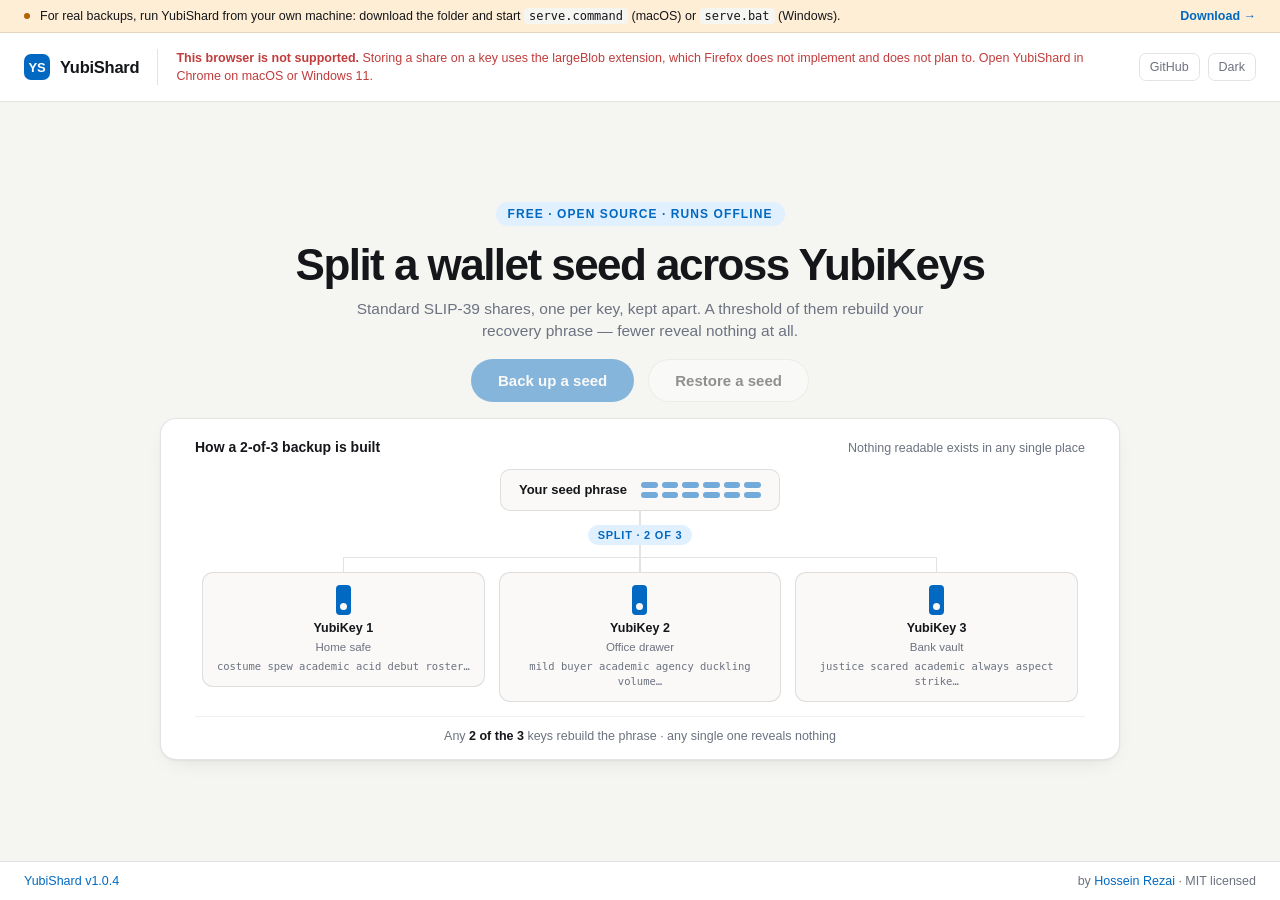
==== commit 621da669: "release v1.0.4 Co-Authored-By: Claude Opus 5 (1M context) <noreply@anthropic.com> Claude-Session: ht" ====
--- a/index.html
+++ b/index.html
@@ -18,7 +18,7 @@
       <span class="banner-dot"></span>
       <span>For real backups, run YubiShard from your own machine: download the folder and start
         <code>serve.command</code> (macOS) or <code>serve.bat</code> (Windows).</span>
-      <a href="https://github.com/hosseinpro/yubishard/archive/refs/tags/v1.0.3.zip">Download →</a>
+      <a href="https://github.com/hosseinpro/yubishard/archive/refs/tags/v1.0.4.zip">Download →</a>
     </div>
 
     <header class="top">
@@ -241,8 +241,8 @@
     </main>
 
     <footer class="foot">
-      <span><a href="https://github.com/hosseinpro/yubishard/releases/tag/v1.0.3" target="_blank"
-          rel="noopener">YubiShard v1.0.3</a></span>
+      <span><a href="https://github.com/hosseinpro/yubishard/releases/tag/v1.0.4" target="_blank"
+          rel="noopener">YubiShard v1.0.4</a></span>
       <span class="right">by <a href="https://www.hosspro.com/" target="_blank" rel="noopener">Hossein Rezai</a> · MIT
         licensed</span>
     </footer>
--- a/styles.css
+++ b/styles.css
@@ -587,3 +587,20 @@
   .field-grid, .done-grid { grid-template-columns: 1fr; }
   .hero { font-size: 34px; }
 }
+
+@media (max-width: 720px) {
+  .banner, .top { padding-left: 16px; padding-right: 16px; }
+
+  .banner { flex-wrap: wrap; align-items: flex-start; }
+  .banner-dot { margin-top: 6px; }
+  .banner > span + span { flex: 1 1 0; min-width: 0; }
+  .banner a { flex-basis: 100%; margin-left: 16px; }
+
+  .top { flex-wrap: wrap; gap: 12px 16px; }
+
+  .env-warn {
+    order: 1; flex-basis: 100%;
+    padding: 12px 0 0;
+    border-left: 0; border-top: 1px solid var(--line);
+  }
+}
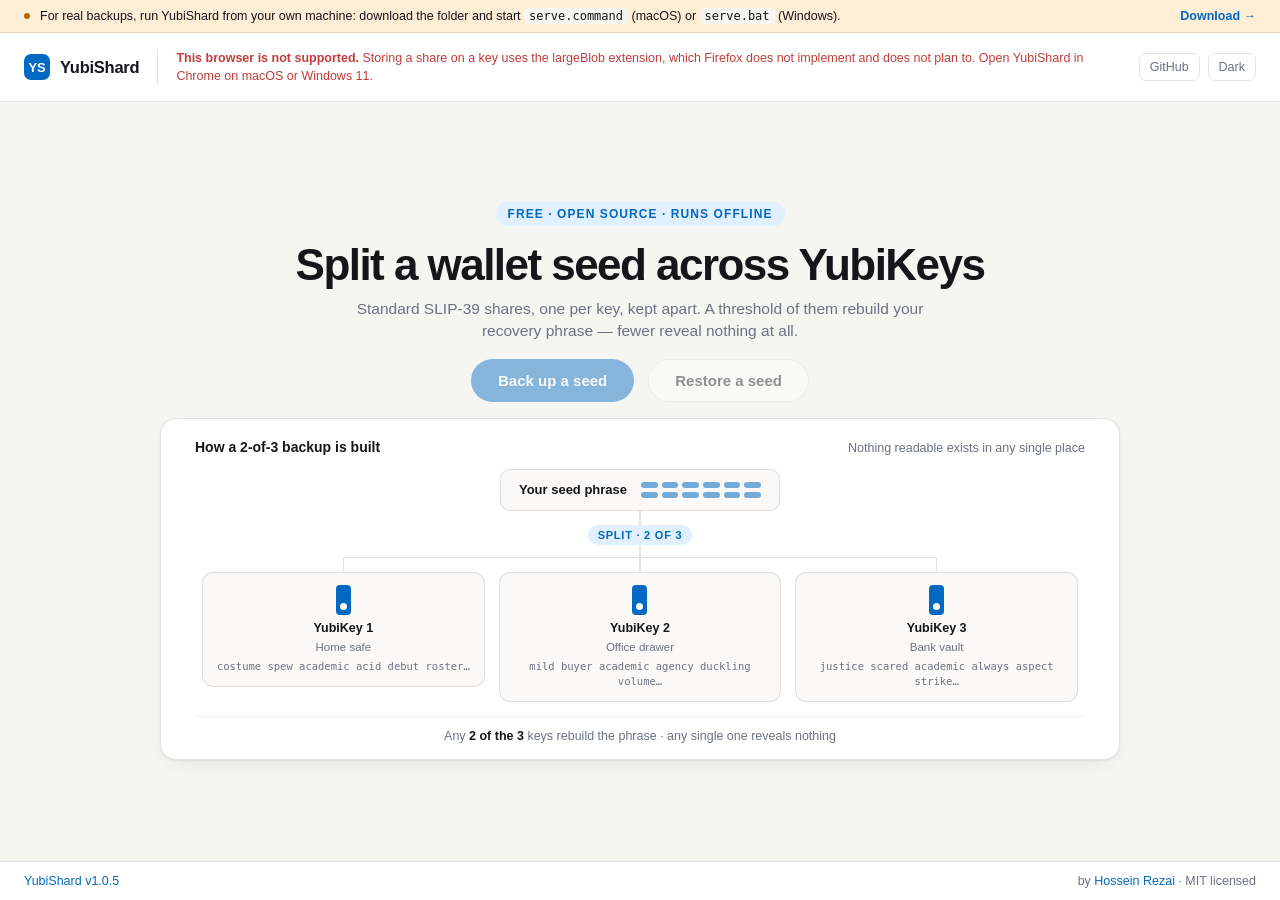
==== commit cae187ad: "release v1.0.5" ====
--- a/index.html
+++ b/index.html
@@ -18,7 +18,7 @@
       <span class="banner-dot"></span>
       <span>For real backups, run YubiShard from your own machine: download the folder and start
         <code>serve.command</code> (macOS) or <code>serve.bat</code> (Windows).</span>
-      <a href="https://github.com/hosseinpro/yubishard/archive/refs/tags/v1.0.4.zip">Download →</a>
+      <a href="https://github.com/hosseinpro/yubishard/releases/latest/download/yubishard.zip">Download →</a>
     </div>
 
     <header class="top">
@@ -241,8 +241,8 @@
     </main>
 
     <footer class="foot">
-      <span><a href="https://github.com/hosseinpro/yubishard/releases/tag/v1.0.4" target="_blank"
-          rel="noopener">YubiShard v1.0.4</a></span>
+      <span><a href="https://github.com/hosseinpro/yubishard/releases/tag/v1.0.5" target="_blank"
+          rel="noopener">YubiShard v1.0.5</a></span>
       <span class="right">by <a href="https://www.hosspro.com/" target="_blank" rel="noopener">Hossein Rezai</a> · MIT
         licensed</span>
     </footer>
